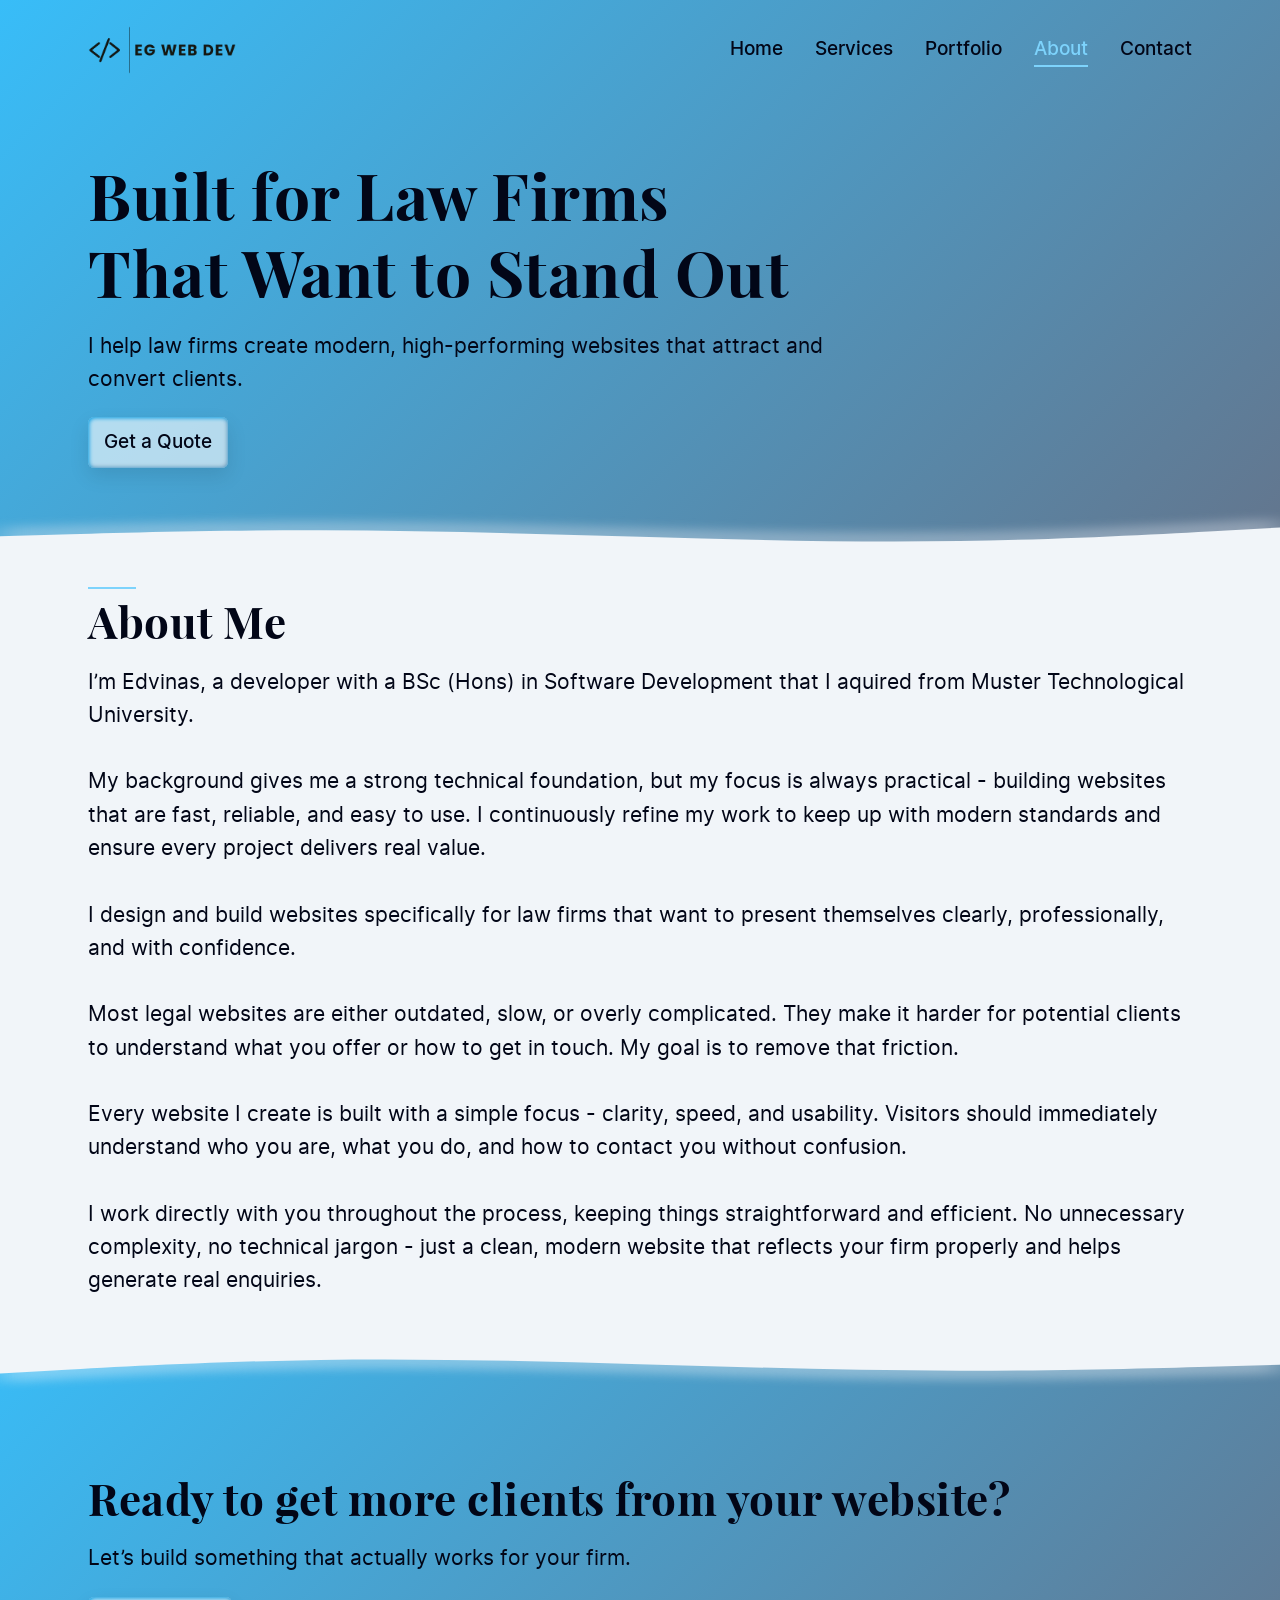
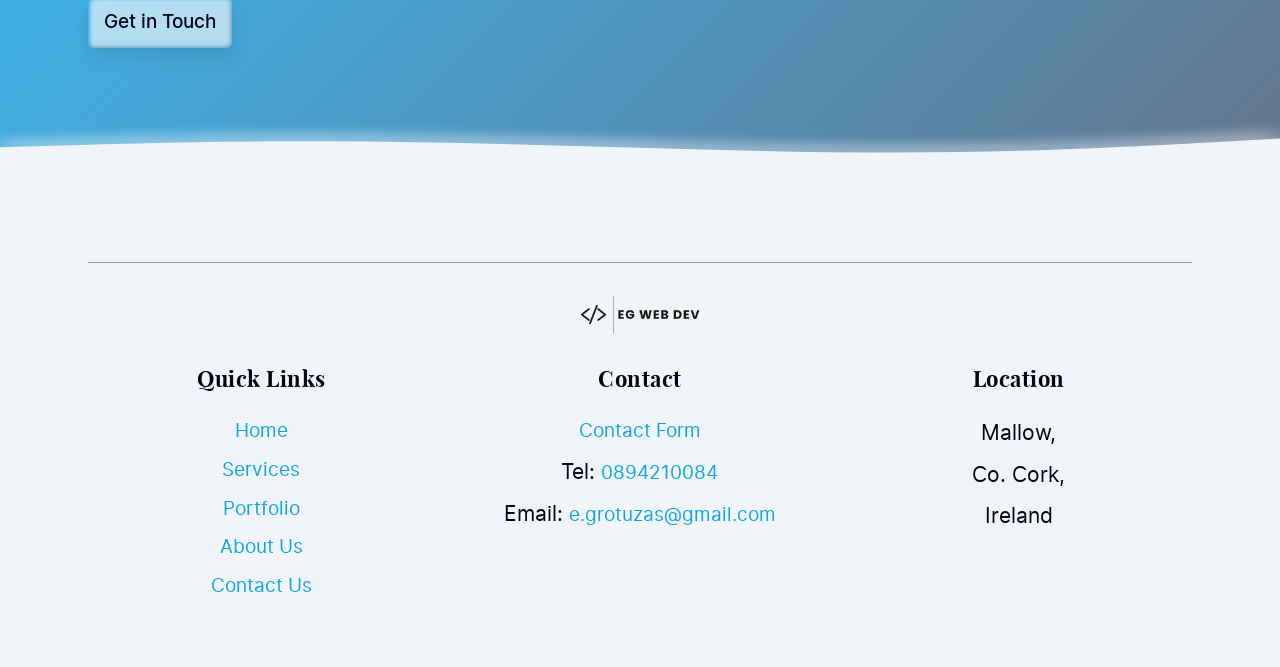
==== about.html @ 7c0f4f26 "Improved version of website" ====
<!DOCTYPE html>
<html lang="en">
<head>
    <meta charset="UTF-8">
    <meta name="viewport" content="width=device-width, initial-scale=1.0">
    <meta name="description" content="Professional, modern websites for law firms — designed to build trust, load fast, and turn visitors into clients.">

    <!-- Open Graph / Social Preview -->
    <meta property="og:title" content="EG Web Dev">
    <meta property="og:description" content="Professional, modern websites for law firms — designed to build trust, load fast, and turn visitors into clients.">
    <meta property="og:image" content="https://eg-webdev.com/assets/logos/logo.webp">
    <meta property="og:url" content="https://eg-webdev.com/">
    <meta property="og:type" content="website">

    <link rel="icon" type="image/x-icon" href="https://eg-webdev.com/assets/logos/logo.ico">
    
    <title>EG Web Dev</title>

    <script src="scripts/nav.js" defer></script>
    <script src="scripts/faq.js" defer></script>
    <link rel="stylesheet" href="styles/base.css">
    <link rel="stylesheet" href="styles/layouts.css">
    <link rel="stylesheet" href="styles/components.css">
    <link rel="stylesheet" href="styles/home.css">
    <link rel="stylesheet" href="styles/about.css">

</head>

<!-- Google tag (gtag.js) -->
<script async src="https://www.googletagmanager.com/gtag/js?id=G-PFC236X6GZ"></script>
<script>
  window.dataLayer = window.dataLayer || [];
  function gtag(){dataLayer.push(arguments);}
  gtag('js', new Date());

  gtag('config', 'G-PFC236X6GZ');
</script>

<body>
    <!-- Navigation -->
    <header class="section">
        <div class="container">
            <a href="index.html"><img src="assets/logos/transpatent-logo.webp" alt="Logo"></a>

            <button type="button" class="nav-toggle" id="navToggle" aria-label="Open navigation menu">
                <span></span>
                <span></span>
                <span></span>
            </button>

            <nav id="navMenu">
                <ul>
                    <li><a href="index.html">Home</a></li>
                    <li><a href="services.html">Services</a></li>
                    <li><a href="portfolio.html">Portfolio</a></li>
                    <li><a href="about.html">About</a></li>
                    <li><a href="contact.html">Contact</a></li>
                </ul>
            </nav>
        </div>
    </header>
    <div class="overlay" id="overlay"></div>


    <main>
        <!-- Hero section -->

        <section class="hero-section about-hero section flex">
            <div class="container">
                <div class="hero-content">
                    <h1>Built for Law Firms That Want to Stand Out</h1>
                    <p>I help law firms create modern, high-performing websites that attract and convert clients.</p>
                    <a href="#" class="primary-btn">Get a Quote</a>
                </div>
                
                <div class="section-separator">
                    <svg xmlns="http://www.w3.org/2000/svg" preserveAspectRatio="none" viewBox="0 0 900 650">

                        <!-- BACK LAYER (soft depth, extended to avoid blur cut) -->
                        <g style="filter: blur(10px);">
                            <path 
                                d="M0 520L37.5 516.7C75 513.3 150 506.7 225 507C300 507.3 375 514.7 450 521.3C525 528 600 534 675 530.5C750 527 825 514 862.5 507.5L900 501L900 650L0 650Z"
                                fill="var(--color-section-alt)"
                                opacity="0.35"
                            />
                        </g>

                        <!-- FRONT LAYER (clean edge) -->
                        <path 
                            d="M0 540L37.5 536.7C75 533.3 150 526.7 225 527C300 527.3 375 534.7 450 541.3C525 548 600 554 675 550.5C750 547 825 534 862.5 527.5L900 521L900 650L0 650Z"
                            fill="var(--color-main-bg)"
                        />

                    </svg>        
                </div>
            </div>
        </section>

        <section class="about-me">
            <div class="container">
                <span class="section-mark"></span>
                <h2>About Me</h2>

                <p>
                    I’m Edvinas, a developer with a BSc (Hons) in Software Development that I aquired from Muster Technological University.
                    <br><br>
                    My background gives me a strong technical foundation, but my focus is always practical - building websites that are fast, reliable, and easy to use. I continuously refine my work to keep up with modern standards and ensure every project delivers real value.
                    <br><br>
                    I design and build websites specifically for law firms that want to present themselves clearly, professionally, and with confidence.
                    <br><br>
                    Most legal websites are either outdated, slow, or overly complicated. They make it harder for potential clients to understand what you offer or how to get in touch. My goal is to remove that friction.
                    <br><br>
                    Every website I create is built with a simple focus - clarity, speed, and usability. Visitors should immediately understand who you are, what you do, and how to contact you without confusion.
                    <br><br>
                    I work directly with you throughout the process, keeping things straightforward and efficient. No unnecessary complexity, no technical jargon - just a clean, modern website that reflects your firm properly and helps generate real enquiries.
                </p>
            </div>
        </section>

        <!-- Final CTA section-->
        <section class="final-cta section">
            <div class="container">
                <div class="section-separator top">
                    <svg xmlns="http://www.w3.org/2000/svg" preserveAspectRatio="none" viewBox="0 0 900 650">

                        <g style="filter: blur(10px);">
                            <path 
                                d="M0 520L37.5 516.7C75 513.3 150 506.7 225 507C300 507.3 375 514.7 450 521.3C525 528 600 534 675 530.5C750 527 825 514 862.5 507.5L900 501L900 650L0 650Z"
                                fill="#F8FAFC"
                                opacity="0.35"
                            />
                        </g>

                        <path 
                            d="M0 540L37.5 536.7C75 533.3 150 526.7 225 527C300 527.3 375 534.7 450 541.3C525 548 600 554 675 550.5C750 547 825 534 862.5 527.5L900 521L900 650L0 650Z"
                            fill="var(--color-main-bg)"
                        />
                    </svg>
                </div>
                <h2>Ready to get more clients from your website?</h2>
                <p>Let’s build something that actually works for your firm.</p>
                <a href="contact.html" class="primary-btn">Get in Touch</a>
                <div class="section-separator">
                    <svg xmlns="http://www.w3.org/2000/svg" preserveAspectRatio="none" viewBox="0 0 900 650">

                        <!-- BACK LAYER (soft depth, extended to avoid blur cut) -->
                        <g style="filter: blur(10px);">
                            <path 
                                d="M0 520L37.5 516.7C75 513.3 150 506.7 225 507C300 507.3 375 514.7 450 521.3C525 528 600 534 675 530.5C750 527 825 514 862.5 507.5L900 501L900 650L0 650Z"
                                fill="#F8FAFC"
                                opacity="0.35"
                            />
                        </g>

                        <!-- FRONT LAYER (clean edge) -->
                        <path 
                            d="M0 540L37.5 536.7C75 533.3 150 526.7 225 527C300 527.3 375 534.7 450 541.3C525 548 600 554 675 550.5C750 547 825 534 862.5 527.5L900 521L900 650L0 650Z"
                            fill="var(--color-main-bg)"
                        />

                    </svg>        
                </div>
            </div>
        </section>
    </main>
    
    <!-- Footer -->

    <footer>
        <div class="footer section">
            <div class="container">
                <div class="footer-decor-line"></div>
                <div class="footer-logo">
                    <a href="index.html"><img src="assets/logos/transpatent-logo.webp" alt="Site Logo"></a>
                </div>
                <div class="footer-content">
                    <div class="footer-quick-links">
                        <h4>Quick Links</h4>
                        <a href="index.html">Home</a>
                        <a href="services.html">Services</a>
                        <a href="portfolio.html">Portfolio</a>
                        <a href="about.html">About Us</a>
                        <a href="contact.html">Contact Us</a>
                    </div>
                    <div class="footer-contact">
                        <h4>Contact</h4>
                        <a href="contact.html">Contact Form</a>
                        <p>Tel: <a href="tel: 0894210084">0894210084</a></p>
                        <p>Email: <a href="mailto: e.grotuzas@gmail.com">e.grotuzas@gmail.com</a></p>
                    </div>
                    <div class="footer-location">
                        <h4>Location</h4>
                        <p>Mallow,</p>
                        <p>Co. Cork,</p>
                        <p>Ireland</p>
                    </div>
                    
                </div>
            </div>
        </div>
    </footer>
</body>
</html>
---- styles/base.css ----
/* ---------------------------- CSS RESET ------------------------------- */
*, *::before, *::after {
    box-sizing: border-box;
}

* {
    margin: 0;
    padding: 0;
}

html {
    overflow-x: hidden;
    scroll-behavior: smooth;
    background-color: #FAF7F2;
}

body {
    min-height: 100vh;
    overflow-x: hidden;
}

/* ---------------------------- ELEMENTS ------------------------------- */
img {
    max-width: 100%;
    height: auto;
    display: block;
}

ul, ol {
    list-style: none;
}

h1, h2, h3, h4, h5, h6 {
    text-wrap: balance;
}

a:focus {
    outline: 2px solid #1E1E1E;
    outline-offset: 2px;
}

button {
    cursor: pointer;
    border: none;
    background: none;
    font-family: inherit;
}

/* ---------------------------- FONTS ------------------------------- */
@font-face {
    font-family: "Inter";
    src: url("../assets/fonts/inter-regular-webfont.woff2") format("woff2");
    font-weight: 400;
    font-style: normal;
    font-display: swap;
}

@font-face {
    font-family: "Inter";
    src: url("../assets/fonts/inter-medium-webfont.woff2") format("woff2");
    font-weight: 500;
    font-style: normal;
    font-display: swap;
}

@font-face {
    font-family: "Inter";
    src: url("../assets/fonts/inter-semibold-webfont.woff2") format("woff2");
    font-weight: 600;
    font-style: normal;
    font-display: swap;
}

@font-face {
    font-family: "Playfair Display";
    src: url("../assets/fonts/playfairdisplay-bold-webfont.woff2") format("woff2");
    font-weight: 700;
    font-style: normal;
    font-display: swap;
}

/* ---------------------------- VARIABLES ------------------------------- */
:root {
    /* Colors */
    --color-main-bg: #F1F5F9;
    --color-section-alt: #E2E8F0;
    --color-text: #020617;

    --color-accent-primary: #0EA5E9;
    --color-accent-secondary: #94A3B8;

    --color-secondary-light: #E0F2FE;
    --color-secondary-medium: #7DD3FC;
    --color-secondary-dark: #0369A1;

    --color-text-muted: #475569;

    --color-glass-light: rgba(255,255,255,0.6);
    --color-glass-medium: rgba(255,255,255,0.35);

    --gradient-primary: linear-gradient(135deg, #38BDF8, #64748B);

    /* Typography */
    --font-primary: 'Inter', sans-serif;
    --font-secondary: 'Playfair Display', serif;

    --font-weight-regular: 400;
    --font-weight-medium: 500;
    --font-weight-bold: 700;

    /* Font Sizes */
    --fs-h1: 3rem;
    --fs-h2: 2.25rem;
    --fs-h3: 1.75rem;
    --fs-h4: 1.5rem;
    --fs-h5: 1.25rem;
    --fs-h6: 1rem;
    --fs-body: 1rem;
    --fs-small: 0.875rem;

    /* Line Heights */
    --lh-h1: 1.2;
    --lh-h2: 1.3;
    --lh-h3: 1.35;
    --lh-body: 1.6;

    /* Letter Spacing */
    --ls-heading: 0.5px;
    --ls-body: 0px;

    /* Layout */
    --container-width: 1200px;
    --container-padding: 1rem;

    /* Section spacing */
    --space-section: 3rem;
    --space-section-lg: 6rem;

    --section-heading-padding: 1rem;

    /* UI */
    --header-height: 100px;
    --logo-size: 120px;
    --icon-size: 84px;

    --radius: 6px;
    --shadow: 0 8px 20px rgba(0,0,0,0.08);

    /* Transitions */
    --transition-fast: 0.2s ease;
    --transition-medium: 0.3s ease;
    --transition-slow: 0.5s ease;
}

/* ---------------------------- TYPOGRAPHY ------------------------------- */
body {
    font-family: var(--font-primary);
    font-weight: var(--font-weight-regular);
    font-size: var(--fs-body);
    line-height: var(--lh-body);
    letter-spacing: var(--ls-body);
    color: var(--color-text);
    background-color: var(--color-main-bg);
}

h1,h2,h3,h4,h5,h6 {
    font-family: var(--font-secondary);
    font-weight: var(--font-weight-bold);
    line-height: 1.2;
    letter-spacing: var(--ls-heading);
    color: var(--color-text);
    margin-bottom: 1rem;
}

p {
    margin-bottom: 1rem;
}

h1 {
    font-size: var(--fs-h1);
}

h2 {
    font-size: var(--fs-h2);
}

h3 {
    font-size: var(--fs-h3);
}

h4 {
    font-size: var(--fs-h4);
}

h5 {
    font-size: var(--fs-h5);
}

p {
    font-size: var(--fs-body);
}

.sub-text {
    color: var(--color-text-muted);
    font-size: var(--fs-h5);
    font-family: var(--font-secondary);
}

/* ---------------------------- LAYOUT SYSTEM ------------------------------- */

/* Horizontal container ONLY */
.container {
    width: 100%;
    max-width: var(--container-width);
    margin-inline: auto;
    padding-inline: var(--container-padding);
}

/* Vertical spacing (sections) */
.section {
    padding-block: var(--space-section);
}

.section-lg {
    padding-block: var(--space-section-lg);
}

/* Section headings */
.section-heading {
    margin-bottom: var(--section-heading-padding);
}

/* Header height */
header {
    height: var(--header-height);
}

/* ---------------------------- IMAGES ------------------------------- */
img {
    display: block;
    max-width: 100%;
}

/* ---------------------------- UTILITIES ------------------------------- */
.flex {
    display: flex;
}

.flex-center {
    display: flex;
    align-items: center;
    justify-content: center;
}

.text-center {
    text-align: center;
}

/* ---------------------------- RESPONSIVE ------------------------------- */

/* Tablet */
@media (min-width: 768px) {
    :root {
        --container-padding: 2rem;
        --space-section: 5rem;
        --space-section-lg: 7rem;

        --fs-h1: 3.5rem;
        --fs-h2: 2.5rem;
        --fs-h3: 2rem;
    }

    p {
        font-size: 1.2rem;
    }
}

/* Desktop */
@media (min-width: 1024px) {
    :root {
        --container-padding: 3rem;
        --space-section: 4rem;
        --space-section-lg: 8rem;

        --fs-h1: 4rem;
        --fs-h2: 2.75rem;
        --fs-h3: 2rem;
        --fs-h4: 1.4rem;
    }

    a {
        font-size: 1.2rem;
    }

    p {
        font-size: 1.3rem;
    }
}

/* Large screens */
@media (min-width: 1440px) {
    :root {
        --container-padding: 4rem;
    }

    h1 { font-size: 4.5rem; }
    h2 { font-size: 3rem; }
    h3 { font-size: 2.5rem; }

    a { font-size: 1.6rem; }
    p { font-size: 1.4rem; }
}

@media (min-width: 1920px) {
    :root {
        --container-padding: 0rem;
        --container-width: 1600px;
    }

    h1 { font-size: 4.5rem; }
    h2 { font-size: 3rem; }
    h3 { font-size: 2rem; }
    h4 {font-size: 1.8rem;}

    a { font-size: 1.6rem; }
    p { font-size: 1.4rem; }
}

/* Mobile utilities */
@media (max-width: 767px) {
    .flex {
        flex-direction: column;
    }
}
---- styles/layouts.css ----
/* ----------------- HEADER -------------------- */

header {
    width: 100%;
    height: var(--header-height);
    background: transparent;
    backdrop-filter: none;
    color: var(--color-text);

    position: fixed;
    z-index: 9999;
}

header .container {
    height: var(--header-height);
    display: flex;
    justify-content: space-between;
    align-items: center;
}

header.scrolled {
    
    padding-top: 0.25rem;
    backdrop-filter: blur(12px);
    -webkit-backdrop-filter: blur(12px);
    box-shadow: 0 1px 8px black;
}

/* Logo */
header img {
    height: var(--logo-size);
    width: var(--logo-size);
    object-fit: contain;
}

/* ---------------- NAV ---------------- */
header nav {
    display: flex;
}

/* NAV LIST */
header nav ul {
    display: flex;
    gap: 2rem;
    list-style: none;
}

/* LINKS */
header a {
    color: var(--color-text);
    font-weight: var(--font-weight-medium);
    text-decoration: none;
    transition: color var(--transition-medium);
}

header a:hover,
header a:focus {
    color: var(--color-secondary-dark);
}

#navMenu a.active {
    color: var(--color-secondary-medium);
}

/* ---------------- HAMBURGER BUTTON ---------------- */
.nav-toggle {
    display: none;
    flex-direction: column;
    justify-content: center;
    gap: 5px;

    background: none;
    border: none;
    cursor: pointer;
    padding: 0.5rem;
}

.nav-toggle span {
    width: 25px;
    height: 3px;
    background-color: var(--color-text);
    display: block;
    transition: var(--transition-medium);
}

/* ACTIVE STATE (hamburger → X) */
.nav-toggle.active span:nth-child(1) {
    transform: translateY(8px) rotate(45deg);
}

.nav-toggle.active span:nth-child(2) {
    opacity: 0;
}

.nav-toggle.active span:nth-child(3) {
    transform: translateY(-8px) rotate(-45deg);
}

.nav-toggle {
    position: relative;
    z-index: 110; /* higher than nav */
}

/* ---------------- OVERLAY ---------------- */
.overlay {
    position: fixed;
    inset: 0;
    background: rgba(255, 255, 255, 0.75);

    opacity: 0;
    visibility: hidden;

    transition: opacity var(--transition-medium), visibility var(--transition-medium);

    z-index: 90;
}

/* Active overlay */
.overlay.active {
    opacity: 1;
    visibility: visible;
}


/*------------------------------ FOOTER --------------------------------------*/

.footer-decor-line {
    height: 1px;
    width: 100%;
    background-color: var(--color-accent-secondary);
    margin-bottom: 2rem;
}


.footer-logo img {
    height: auto;
    width: var(--logo-size);
    margin: 2rem auto;
}

.footer-content {
    display: flex;
    flex-direction: column;
    gap: 2rem;
    align-items: center;
    justify-content: center;
    text-align: center;
}

.footer-quick-links,
.footer-location,
.footer-contact {
    display: flex;
    flex-direction: column;
    gap: 0.5rem;
}

.footer-quick-links a,
.footer-contact a {
    text-decoration: none;
    color: var(--color-accent-primary);
    transition: color var(--transition-medium);
}

.footer-quick-links a:hover,
.footer-contact a:hover {
    color: var(--color-secondary-dark);
}

.footer-location p,
.footer-contact p {
    margin-bottom: 0;
}

/* ---------------- MOBILE MENU ---------------- */
@media (max-width: 767px) {
    

    /* Stack header */
    header .container {
        flex-direction: row;
        position: fixed;
        top: 0;
    }

    header.scrolled {
    
    padding-top: 4rem;
    backdrop-filter: blur(12px);
    -webkit-backdrop-filter: blur(12px);
    box-shadow: 0 1px 8px black;
}


    /* Remove all active/hover/focus highlight from submenu links on mobile */
    #navMenu .submenu a,
    #navMenu .submenu a:active,
    #navMenu .submenu a:focus,
    #navMenu .submenu a:hover {
        color: inherit;       /* keep text color same as normal */
        background: none;     /* remove background highlight */
        transition: none;     /* disable transition easing */
    }

    /* Show hamburger */
    .nav-toggle {
        display: flex;
    }

    /* NAV PANEL */
    header nav {
        position: fixed;
        top: 0;
        right: 0;

        height: 100vh;
        width: 75%;
        max-width: 300px;

        background: var(--gradient-primary);
        

        flex-direction: column;
        justify-content: center;
        align-items: center;

        transform: translateX(100%);
        transition: transform var(--transition-medium);

        box-shadow: -5px 0 15px rgba(0,0,0,0.2);

        z-index: 100;
    }

    /* ACTIVE STATE */
    header nav.active {
        transform: translateX(0);
    }

    /* Vertical nav */
    header nav ul {
        flex-direction: column;
        gap: 1.5rem;
        text-align: center;
    }

    header nav ul > li:not(:last-child)::after {
        content: "";
        display: block;
        height: 1px;
        width: 150px;
        margin: 1rem 0 0 0;
        background-color: var(--color-accent-secondary);
    }

    .no-scroll {
        overflow: hidden;
        width: 100%;
    }
}

/* ---------------------------- NAV (TABLET) ------------------------------- */
@media (min-width: 768px) {

    header {
        top: 0;
    }

    header img {
        height: 2.7rem;
        width: auto;
    }

    header.section {
        padding: 0;
    }

    nav ul {
        display: flex;
        gap: 2rem;
        list-style: none;
    }

    nav ul li a {
        position: relative;
        text-decoration: none;
        color: inherit;
        padding: 0.25rem 0;
    }

    /* underline */
    nav ul li a::after {
        content: "";
        position: absolute;
        left: 0;
        bottom: -4px;
        width: 100%;
        height: 2px;
        background: currentColor;

        transform: scaleX(0);
        transform-origin: center;
        transition: transform 0.3s ease;
    }

    /* hover */
    nav ul li a:hover::after {
        transform: scaleX(1);
    }

    nav ul li a.active::after {
        transform: scaleX(1);
    }

    .footer-content {
        display: grid;
        grid-template-columns: repeat(3, 1fr);
        align-items: flex-start;
    }
}

@media (min-width: 1024px) {
    
    header.container {
        padding: 4rem 4rem;
    }

    header img {
        height: 3rem;
        width: auto;
    }
}

@media (min-width: 1440px) { 
    header img {
        height: 3.5rem;
        width: auto;
    }
}


@media (min-width: 1920px) {
    header img {
        height: 4rem;
        width: auto;
    }
}
---- styles/components.css ----
/* ---------------------- BUTTONS ---------------------------------- */

.primary-btn{
    text-decoration: none;
    color: var(--color-text);
    padding: 1rem;
    font-weight: 500;
    border-radius: var(--radius);

    background: rgba(255, 255, 255, 0.6);
    backdrop-filter: blur(12px);

    box-shadow:
        0 8px 20px rgba(0, 0, 0, 0.1),
        inset 1px 1px 4px var(--color-accent-primary),
        inset -1px -1px 4px var(--color-accent-secondary);

    transition: var(--transition-medium);
}

.primary-btn:hover {
    color: var(--color-accent-primary);
    transform: translateY(-2px); /* 👈 smoother than padding jump */
}
---- styles/home.css ----
/* ----------------------------------------------------------- HERO ---------------------------------------------------------- */

.hero-section {
    position: relative;
    display: flex;
    flex-direction: column;
    overflow: hidden;
    justify-content: space-between;
    align-items: center;
    gap: 4rem; /* 👈 spacing between text + mockups */

    background: var(--gradient-primary);
    padding-top: 8rem;
    padding-bottom: 2rem;
}

/* -------------SECTION DIVIDER ------------*/

.section-separator {
    position: absolute;
    bottom: 0;
    left: 0;
    width: 100%;
    line-height: 0; /* removes weird spacing */
    pointer-events: none;
}

.section-separator svg {
    display: block;
    width: 100%;
    height: 300px; /* adjust this */
}

/* ------------------------ Content -------------------------- */

.hero-content {
    z-index: 5;
    max-width: 600px;
}

.hero-content p {
    margin-bottom: 2rem;
}



/* ------------------------ Mockups -------------------------- */

.mockup-stack {
    position: relative; /* 👈 IMPORTANT: keep in layout */
    width: 100%;
    max-width: 600px;
    height: 400px; /* 👈 FIXED: enough space for cards */
    transform: none; /* 👈 reset shift on mobile */

    perspective: 1200px;
    transform: translateX(-40px); /* 👈 pulls cards inward */
    flex-shrink: 0;
    isolation: isolate;
}

/* Base card */
.mockup {
    position: absolute;
    width: 100%;
    max-width: 100%;

    border-radius: 12px;
    overflow: hidden;

    background: var(--color-glass-light);
    backdrop-filter: blur(8px);

    box-shadow: 0 20px 50px rgba(0,0,0,0.08);

    transform-style: preserve-3d;
    will-change: transform;
    backface-visibility: hidden;

    transition: transform var(--transition-medium),
                opacity var(--transition-medium);
}

.mockup img {
    width: 100%;
    display: block;
}

/* ------------------------ Card Positions -------------------------- */

/* BACK */
.card-4 {
    top: 10px;
    left: 100px;

    transform:
        rotateY(-20deg)
        rotateX(12deg)
        rotateZ(12deg)
        scale(0.9);

    opacity: 0.35;
    filter: blur(2px);
    z-index: 1;
}

/* MID BACK */
.card-3 {
    top: 50px;
    left: 0px;

    transform:
        rotateY(-18deg)
        rotateX(10deg)
        rotateZ(12deg)
        scale(0.95);

    opacity: 0.55;
    filter: blur(1px);
    z-index: 2;
}

/* MID FRONT */
.card-2 {
    top: 110px;
    left: 80px;

    transform:
        rotateY(-15deg)
        rotateX(8deg)
        rotateZ(12deg)
        scale(1);

    opacity: 0.75;
    z-index: 3;
}

/* FRONT */
.card-1 {
    top: 170px;
    left: 10px;

    transform:
        rotateY(-12deg)
        rotateX(6deg)
        rotateZ(12deg)
        scale(1.05);

    opacity: 0.95;
    z-index: 4;
}

/* ----------------------------------------------------------- PAIN/SOLUTION ---------------------------------------------------------- */

.pain-header,
.solution-header {
    padding-bottom: 2rem;
}

.pain-grid,
.solution-grid {
    display: flex;
    flex-direction: column;
    gap: 1rem;
}

.pain-card,
.solution-card {
    display: flex;
    flex-direction: column;
    border: 0 solid white;
    padding: 1rem;
    box-shadow:
        0 4px 10px rgba(0, 0, 0, 0.2),
        inset 1px 1px 4px var(--color-accent-primary),
        inset -1px -1px 4px var(--color-accent-secondary);
    border-radius: var(--radius);
}

.pain-card-content,
.solution-card-content {
    display: flex;
    flex-direction: row;
    gap: 0.5rem;
    align-items: stretch; /* ensures span stretches to match tallest content */
}

.pain-card span,
.solution-card span {
    display: block;
    width: 0.5rem;
    background-image: var(--gradient-primary); /* gradient applied correctly */
    border-radius: 4px; /* optional, for a nicer look */
}

.pain-card-text,
.solution-card-text{
    display: flex;
    flex-direction: column;
    gap: 0.1rem;
}

.pain-card-text p,
.solution-card-text p {
    margin-bottom: 0.2rem;
}

.pain-card-label,
.solution-card-label {
    color: var(--color-accent-primary);
    font-weight: 500;
    margin-bottom: 0.2rem;
}

.section-mark {
    display: block;
    width: 3rem;
    height: 2px;
    background: var(--color-secondary-medium);
    margin-bottom: 0.5rem;
}


/* --------------------------------------------------- PORTFOLIO SECTION ----------------------------------------------------- */

.portfolio-intro {
    position: relative;
    overflow: hidden;
}

.portfolio-intro .container {
    display: flex;
    flex-direction: column;
}
.portfolio-intro {
    padding-bottom: 6rem; /* 👈 gives space so blob isn't cut */
}

.portfolio-intro::before {
  content: "";
  position: absolute;
  width: 600px;
  height: 700px;
  left: -200px;
  top: 0;
  transform: none;
  background: var(--gradient-primary);
  border-radius: 200px;
  z-index: 0;
}

.portfolio-visual {
    z-index: 1;
}

.portfolio-content {
    z-index: 1;
    max-width: 300px;
}

.portfolio-content p{
    margin-bottom: 2rem;
}


/*----------------------------- PROCESS SECTION ------------------------------------*/

.process-step {
    display: flex;
    flex-direction: column;
    align-items: center;
    text-align: center;
    position: relative;
}

.process-steps {
    counter-reset: step;
    display: flex;
    flex-direction: column;
    gap: 2rem;
}

.process-step svg {
    height: var(--icon-size);
    width: var(--icon-size);
    color: var(--color-accent-primary);
}

.process-step::before {
    counter-increment: step;
    content: counter(step, decimal-leading-zero);

    position: absolute;
    top: -40px;
    left: 120px;

    font-size: 14rem;
    letter-spacing: -4px;
    color: var(--color-secondary-medium);
    opacity: 0.15;

    z-index: 0;
    pointer-events: none;
}

/* ------------------------- ABOUT ME SECTION ------------------------------*/

.about-me-section {
    position: relative;
    overflow: hidden;
    padding: 6rem 0;
}

.about-me-wrapper {
    position: relative;
    display: flex;
    flex-direction: column;
    align-items: flex-end;
}

.about-me-section::before {
    content: "";
    position: absolute;
    width: 600px;
    height: 700px;

    right: -200px;
    top: 50%;
    transform: translateY(-50%);
    background: var(--gradient-primary);
    border-radius: 200px;
    z-index: 0;
    overflow: hidden;
}

.about-me-img {
    width: 10rem;
    height: 10rem;
    margin-right: 5rem;
}

.about-me-img img {
    width: 100%;
    height: 100%;
    object-fit: cover;
    object-position: center;
    border-radius: 50%;
    border: 1px solid var(--color-secondary-medium);
}

.about-me-content {
    padding-top: 2rem;
    max-width: 280px;
    text-align: left;
}

/* ------------------------- SERVICES SECTION ------------------------------*/

.services-grid {
    display: flex;
    flex-direction: column;
    gap: 2rem;
}

.service-item {
    display: flex;
    flex-direction: column;
    align-items: center;
}

.service-item svg {
    height: var(--icon-size);
    width: var(--icon-size);
    color: var(--color-accent-primary);
}

/* -------------------- FINAL CTA SECTION ----------------------------------*/

.final-cta {
    position: relative;
    display: flex;
    flex-direction: column;
    background: var(--gradient-primary);
    padding-top: 8rem;   /* 👈 space for top wave */
    padding-bottom: 8rem;
}

.final-cta a {
    align-items: center;
    margin: 0 auto;
}

.final-cta p {
    padding-bottom: 1rem;
}

.section-separator.top {
    top: 0;
    bottom: auto;
    pointer-events: none;
}

.section-separator.top svg {
    transform: rotate(180deg);
}

@media (min-width: 768px) {

    .hero-section {
        gap: 8rem; /* 👈 spacing between text + mockups */

        padding-top: 10rem;
        padding-bottom: 12rem;
    }

    /* BACK */
    .card-4 {
        top: 60px;
        left: 120px;
    }

    /* MID BACK */
    .card-3 {
        top: 100px;
        left: 20px;
    }

    /* MID FRONT */
    .card-2 {
        top: 160px;
        left: 100px;
    }

    /* FRONT */
    .card-1 {
        top: 220px;
        left: 30px;
    }

    /* ------------------------- ABOUT ME SECTION ------------------------------*/

    .about-me-section {
        padding: 8rem 0;
    }

    .about-me-section::before {
        width: 900px;
        height: 700px;
    }

    .about-me-img {
        margin-right: 13rem;
    }

    .about-me-content {
        max-width: 550px;
    }

    /* ------------------------ PORTFOLIO SECTION ----------------------------- */

    .portfolio-intro {
        padding-bottom: 8rem; /* 👈 gives space so blob isn't cut */
    }

    .portfolio-intro::before {
        width: 900px;
        height: 700px;
    }

    .portfolio-visual {
        z-index: 1;
        margin-top: -4rem;
    }

    .portfolio-visual img {
        height: 20rem;
        width: auto;
    }

    .portfolio-content {
        z-index: 1;
        max-width: 550px;
    }

    .portfolio-content p{
        margin-bottom: 2rem;
    }

    .process-step::before {
        top: -60px;
        left: 320px;
    }
}

@media (min-width: 1024px) {
    /* ------------------------ Card Positions -------------------------- */

    .hero-section {
        gap: 8rem; /* 👈 spacing between text + mockups */

        padding-top: 10rem;
        padding-bottom: 16rem;
    }

    /* BACK */
    .card-4 {
        top: 60px;
        left: 240px;

        transform:
            rotateY(-20deg)
            rotateX(12deg)
            rotateZ(12deg)
            scale(1.2);
    }

    /* MID BACK */
    .card-3 {
        top: 100px;
        left: 120px;

        transform:
            rotateY(-18deg)
            rotateX(10deg)
            rotateZ(12deg)
            scale(1.25);
    }

    /* MID FRONT */
    .card-2 {
        top: 160px;
        left: 200px;

        transform:
            rotateY(-15deg)
            rotateX(8deg)
            rotateZ(12deg)
            scale(1.3);
    }

    /* FRONT */
    .card-1 {
        top: 220px;
        left: 130px;

        transform:
            rotateY(-12deg)
            rotateX(6deg)
            rotateZ(12deg)
            scale(1.35);
    }

    /* ------------------------------- PAIN/SOLUTION ----------------------------- */

    .pain-grid,
    .solution-grid {
        display: grid;
        grid-template-columns: repeat(2, 1fr);
    }

    /* ------------------------- ABOUT ME SECTION ------------------------------*/

    .about-me-section {
        padding: 8rem 0;
    }

    .about-me-section::before {
        width: 1200px;
        height: 600px;
    }

    .about-me-img {
        margin-right: 22rem;
    }

    .about-me-content {
        max-width: 850px;
    }

    /* ------------------------ PORTFOLIO SECTION ----------------------------- */

    .portfolio-intro {
        padding: 8rem 0 16rem 0; /* 👈 gives space so blob isn't cut */
    }

    .portfolio-intro .container {
        display: flex;
        flex-direction: row-reverse;
        
    }

    .portfolio-intro::before {
        width: 1200px;
        height: 600px;
    }

    .portfolio-visual {
        z-index: 1;
        margin-top: 0;
        flex: 1;
    }

    .portfolio-visual img {
        height: 25rem;
        width: auto;
    }

    .portfolio-content {
        z-index: 1;
        max-width: 320px;
        flex: 1;
    }

    .portfolio-content p{
        margin-bottom: 2rem;
    }

    /* -------------------- PROCESS -------------------- */

    .process-steps {
        display: grid;
        grid-template-columns: repeat(3, 1fr);
    }

     .process-step::before {
        top: -40px;
        left: 20px;
    }

    /* -------------------------- SERVICES ------------------ */

    .services-grid {
        display: grid;
        grid-template-columns: repeat(2, 1fr);
    }

    /* ------------------------- FINAL CTA -------------------- */

    .final-cta {
        padding-top: 10rem;   /* 👈 space for top wave */
        padding-bottom: 10rem;
    }
}

@media (min-width: 1440px) {

    .section-separator svg {
        height: 500px; 
    }

    .hero-section {
        padding-bottom: 18rem;
    }

    /* ------------------------- ABOUT ME SECTION ------------------------------*/

    .about-me-section {
        padding: 8rem 0;
    }

    .about-me-section::before {
        width: 1500px;
        height: 700px;
    }

    .about-me-img {
        margin-right: 22rem;
    }

    .about-me-content {
        max-width: 850px;
    }

    /* ------------------------ PORTFOLIO SECTION ----------------------------- */

    .portfolio-intro {
        padding: 8rem 0 12rem 0; /* 👈 gives space so blob isn't cut */
    }

    .portfolio-intro .container {
        display: flex;
        flex-direction: row-reverse;
        
    }

    .portfolio-intro::before {
        width: 1500px;
        height: 700px;
    }

    .portfolio-visual {
        z-index: 1;
        margin-top: 0;
        flex: 1;
    }

    .portfolio-visual img {
        height: 25rem;
        width: auto;
    }

    .portfolio-content {
        z-index: 1;
        max-width: 420px;
        flex: 1;
    }

    .portfolio-content p{
        margin-bottom: 2rem;
    }

    .final-cta { 
        padding: 12rem 0;
    }

    .hero-section .section-separator svg{
        margin-bottom: -1px;
    }

    .final-cta .section-separator svg {
        margin-bottom: -1px;
    }

    .final-cta .section-separator.top svg {
        margin-top: -1px;
    }

}

@media (min-width: 1920px) {

   .hero-section {
        gap: 10rem; /* 👈 spacing between text + mockups */

        padding-top: 10rem;
        padding-bottom: 18rem;
    }

    /* BACK */
    .card-4 {
        top: -160px; /* - 100px */
        left: 940px;

        transform:
            rotateY(-20deg)
            rotateX(12deg)
            rotateZ(12deg)
            scale(1.5); /* + 0.3 */
    }

    /* MID BACK */
    .card-3 {
        top: -50px;
        left: 820px;

        transform:
            rotateY(-18deg)
            rotateX(10deg)
            rotateZ(12deg)
            scale(1.55);
    }

    /* MID FRONT */
    .card-2 {
        top: 60px;
        left: 960px;

        transform:
            rotateY(-15deg)
            rotateX(8deg)
            rotateZ(12deg)
            scale(1.6);
    }

    /* FRONT */
    .card-1 {
        top: 220px;
        left: 830px;

        transform:
            rotateY(-12deg)
            rotateX(6deg)
            rotateZ(12deg)
            scale(1.65);
    }

    /* ------------------------------- PAIN/SOLUTION ----------------------------- */

    .pain-grid,
    .solution-grid {
        display: grid;
        grid-template-columns: repeat(4, 1fr);
    }

    .final-cta {
        padding-top: 14rem;   /* 👈 space for top wave */
        padding-bottom: 14rem;
    }
}
---- styles/about.css ----
.about-hero {
    padding-bottom: 8rem;
}

@media (min-width: 1024px) {

    .about-hero {
        padding-bottom: 8rem;
    }

    .about-hero .hero-content {
        max-width: 800px;
    }
}

@media (min-width: 1440px) {
    .about-hero {
        padding-bottom: 14rem;
    }
}

@media (min-width: 1920px) {
    .about-hero {
        padding-bottom: 16rem;
    }
}
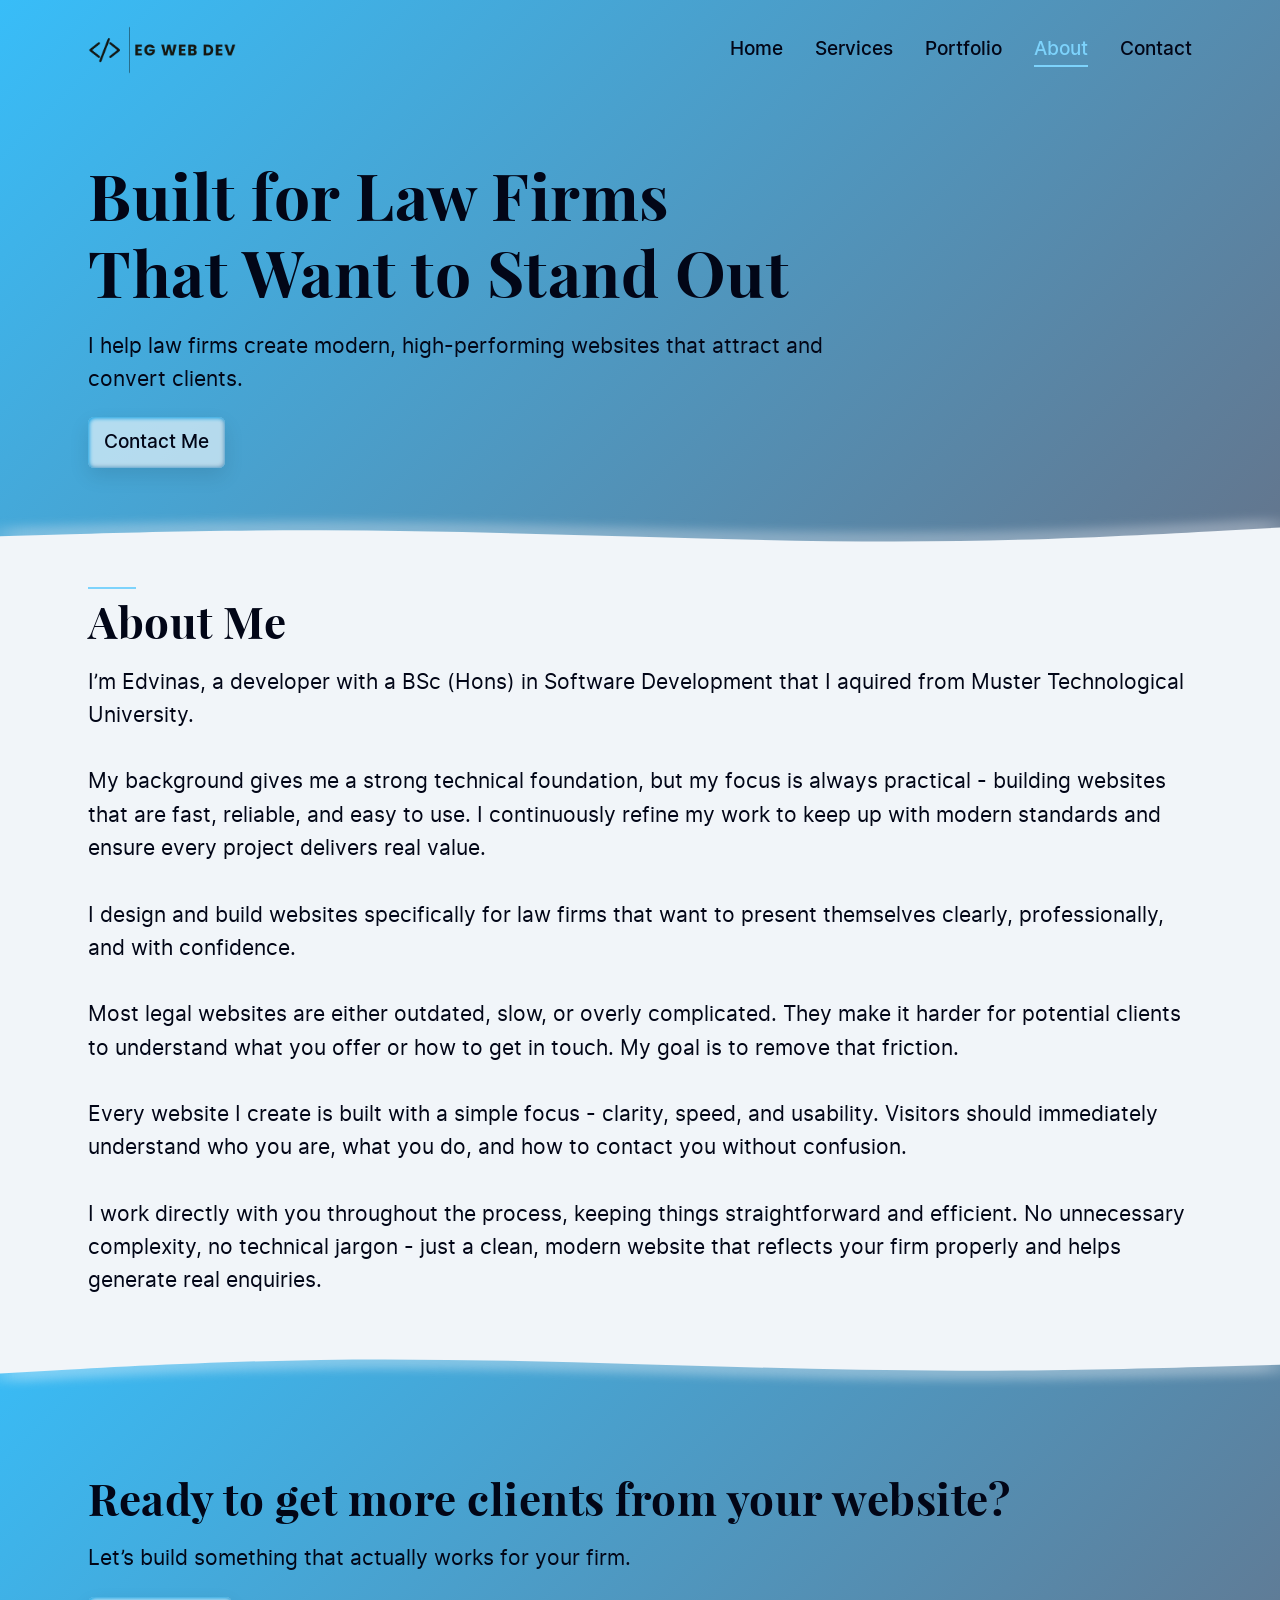
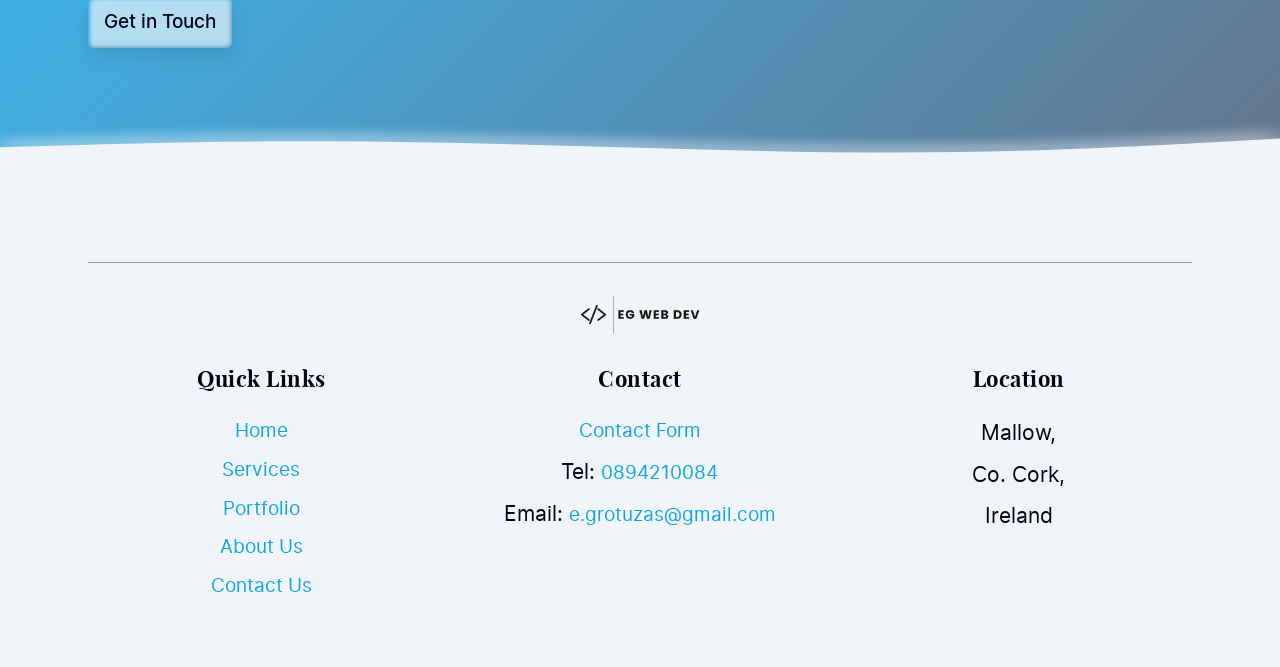
==== commit 403dee08: "Add Email JS form" ====
--- a/about.html
+++ b/about.html
@@ -70,7 +70,7 @@
                 <div class="hero-content">
                     <h1>Built for Law Firms That Want to Stand Out</h1>
                     <p>I help law firms create modern, high-performing websites that attract and convert clients.</p>
-                    <a href="#" class="primary-btn">Get a Quote</a>
+                    <a href="#" class="primary-btn">Contact Me</a>
                 </div>
                 
                 <div class="section-separator">
